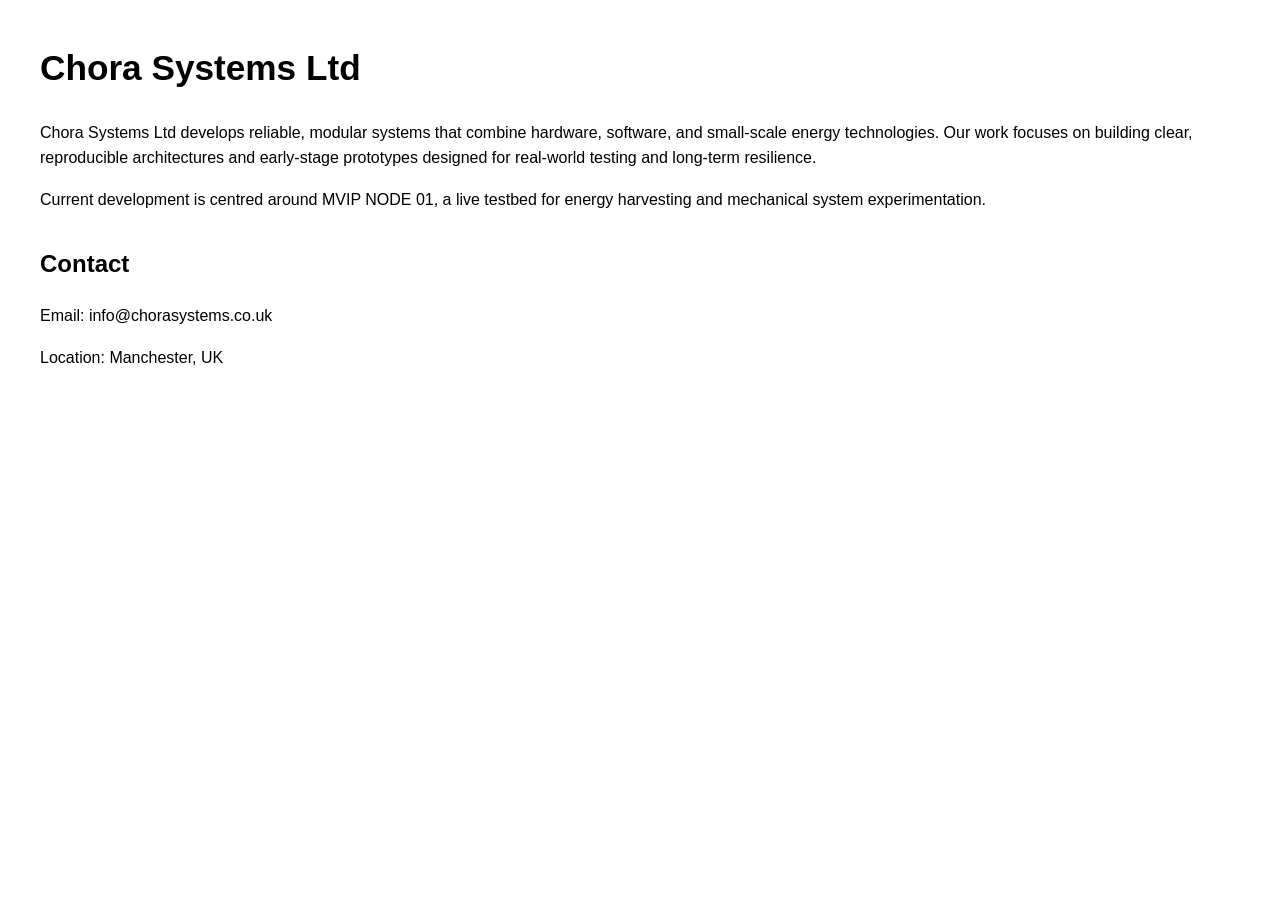
==== index.html @ 954a7766 "Create index.html for Chora Systems Ltd Initial HTML structure for Chora Systems Ltd website." ====
<!DOCTYPE html>
<html lang="en">
<head>
    <meta charset="UTF-8">
    <meta name="viewport" content="width=device-width, initial-scale=1.0">
    <title>Chora Systems Ltd</title>
    <style>
        body { font-family: Arial, sans-serif; margin: 40px; line-height: 1.6; }
        h1 { font-size: 2.2rem; }
        .section { margin-bottom: 2rem; }
    </style>
</head>
<body>
    <h1>Chora Systems Ltd</h1>

    <div class="section">
        <p>Chora Systems Ltd develops reliable, modular systems that combine hardware, software, and small‑scale energy technologies. Our work focuses on building clear, reproducible architectures and early‑stage prototypes designed for real‑world testing and long‑term resilience.</p>
        <p>Current development is centred around MVIP NODE 01, a live testbed for energy harvesting and mechanical system experimentation.</p>
    </div>

    <div class="section">
        <h2>Contact</h2>
        <p>Email: info@chorasystems.co.uk</p>
        <p>Location: Manchester, UK</p>
    </div>
</body>
</html>
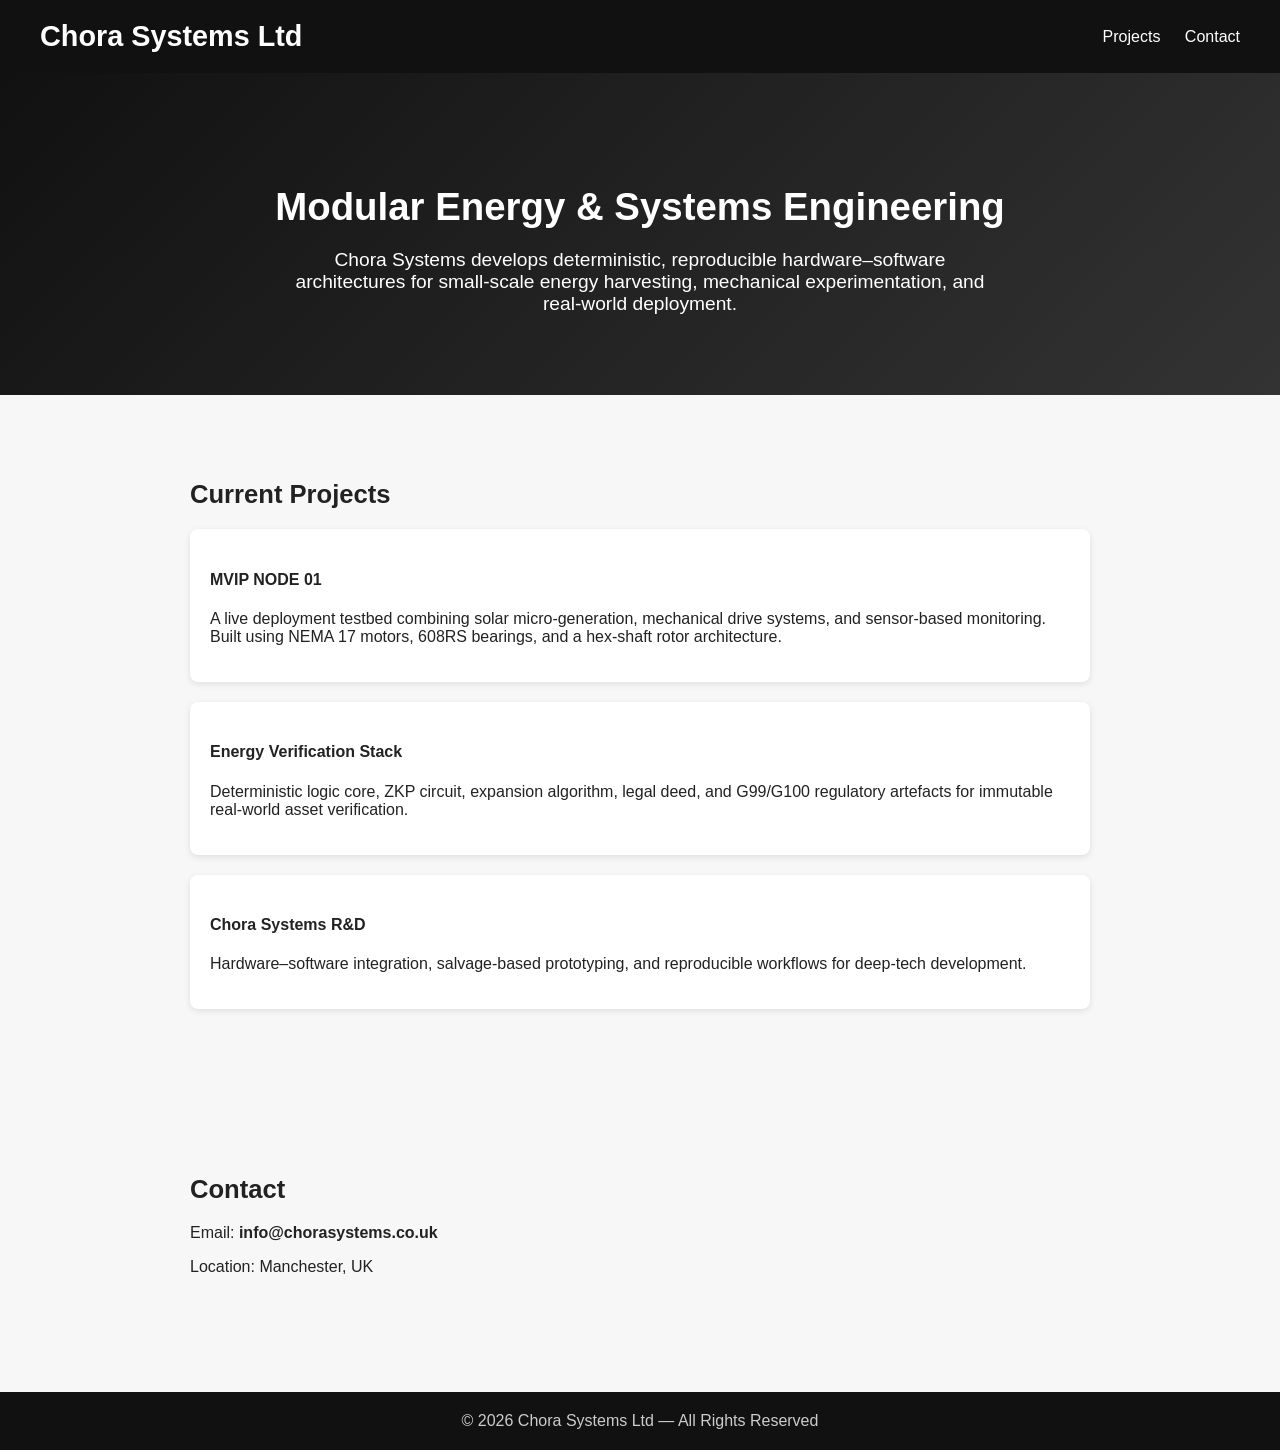
==== commit 08d153d8: "Revamp index.html layout and styling Updated styling and structure of the index.html file to enhance" ====
--- a/index.html
+++ b/index.html
@@ -5,23 +5,123 @@
     <meta name="viewport" content="width=device-width, initial-scale=1.0">
     <title>Chora Systems Ltd</title>
     <style>
-        body { font-family: Arial, sans-serif; margin: 40px; line-height: 1.6; }
-        h1 { font-size: 2.2rem; }
-        .section { margin-bottom: 2rem; }
+        body {
+            margin: 0;
+            font-family: Arial, sans-serif;
+            background: #f7f7f7;
+            color: #222;
+        }
+
+        header {
+            background: #111;
+            color: #fff;
+            padding: 20px 40px;
+            display: flex;
+            justify-content: space-between;
+            align-items: center;
+        }
+
+        header h1 {
+            margin: 0;
+            font-size: 1.8rem;
+        }
+
+        nav a {
+            color: #fff;
+            margin-left: 20px;
+            text-decoration: none;
+            font-size: 1rem;
+        }
+
+        .hero {
+            padding: 80px 40px;
+            background: linear-gradient(135deg, #111, #333);
+            color: #fff;
+            text-align: center;
+        }
+
+        .hero h2 {
+            font-size: 2.4rem;
+            margin-bottom: 20px;
+        }
+
+        .hero p {
+            font-size: 1.2rem;
+            max-width: 700px;
+            margin: auto;
+        }
+
+        .section {
+            padding: 60px 40px;
+            max-width: 900px;
+            margin: auto;
+        }
+
+        .section h3 {
+            font-size: 1.6rem;
+            margin-bottom: 20px;
+        }
+
+        .project-card {
+            background: #fff;
+            padding: 20px;
+            margin-bottom: 20px;
+            border-radius: 8px;
+            box-shadow: 0 2px 6px rgba(0,0,0,0.1);
+        }
+
+        footer {
+            background: #111;
+            color: #ccc;
+            padding: 20px 40px;
+            text-align: center;
+            margin-top: 40px;
+        }
     </style>
 </head>
 <body>
+
+<header>
     <h1>Chora Systems Ltd</h1>
+    <nav>
+        <a href="#projects">Projects</a>
+        <a href="#contact">Contact</a>
+    </nav>
+</header>
 
-    <div class="section">
-        <p>Chora Systems Ltd develops reliable, modular systems that combine hardware, software, and small‑scale energy technologies. Our work focuses on building clear, reproducible architectures and early‑stage prototypes designed for real‑world testing and long‑term resilience.</p>
-        <p>Current development is centred around MVIP NODE 01, a live testbed for energy harvesting and mechanical system experimentation.</p>
+<section class="hero">
+    <h2>Modular Energy & Systems Engineering</h2>
+    <p>Chora Systems develops deterministic, reproducible hardware–software architectures for small‑scale energy harvesting, mechanical experimentation, and real‑world deployment.</p>
+</section>
+
+<section id="projects" class="section">
+    <h3>Current Projects</h3>
+
+    <div class="project-card">
+        <h4>MVIP NODE 01</h4>
+        <p>A live deployment testbed combining solar micro‑generation, mechanical drive systems, and sensor‑based monitoring. Built using NEMA 17 motors, 608RS bearings, and a hex‑shaft rotor architecture.</p>
     </div>
 
-    <div class="section">
-        <h2>Contact</h2>
-        <p>Email: info@chorasystems.co.uk</p>
-        <p>Location: Manchester, UK</p>
+    <div class="project-card">
+        <h4>Energy Verification Stack</h4>
+        <p>Deterministic logic core, ZKP circuit, expansion algorithm, legal deed, and G99/G100 regulatory artefacts for immutable real‑world asset verification.</p>
     </div>
+
+    <div class="project-card">
+        <h4>Chora Systems R&D</h4>
+        <p>Hardware–software integration, salvage‑based prototyping, and reproducible workflows for deep‑tech development.</p>
+    </div>
+</section>
+
+<section id="contact" class="section">
+    <h3>Contact</h3>
+    <p>Email: <strong>info@chorasystems.co.uk</strong></p>
+    <p>Location: Manchester, UK</p>
+</section>
+
+<footer>
+    © 2026 Chora Systems Ltd — All Rights Reserved
+</footer>
+
 </body>
 </html>
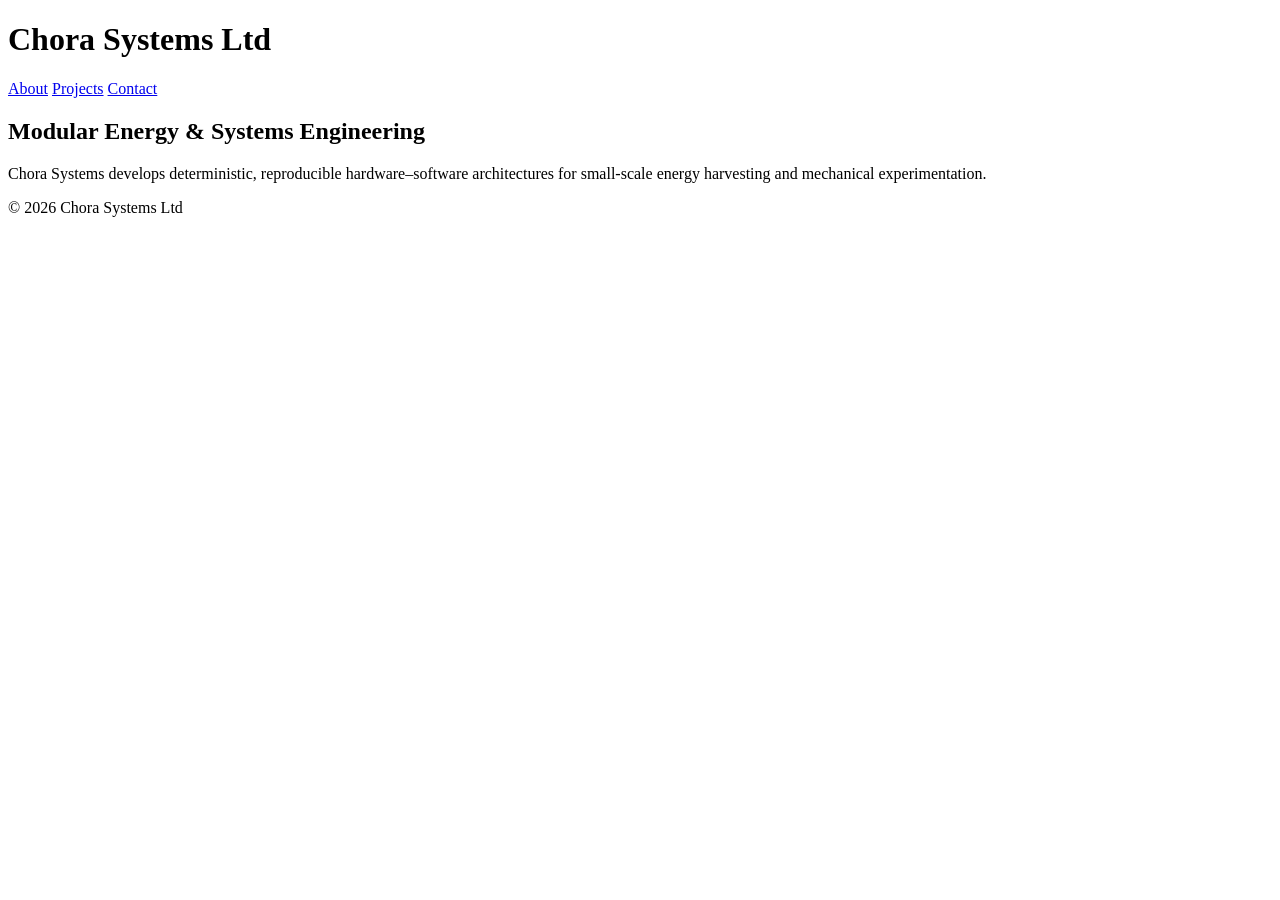
==== commit 625334bd: "Rename bindex.html to index.html" ====
--- a/index.html
+++ b/index.html
@@ -2,126 +2,25 @@
 <html lang="en">
 <head>
     <meta charset="UTF-8">
-    <meta name="viewport" content="width=device-width, initial-scale=1.0">
+    <link rel="stylesheet" href="assets/style.css">
     <title>Chora Systems Ltd</title>
-    <style>
-        body {
-            margin: 0;
-            font-family: Arial, sans-serif;
-            background: #f7f7f7;
-            color: #222;
-        }
-
-        header {
-            background: #111;
-            color: #fff;
-            padding: 20px 40px;
-            display: flex;
-            justify-content: space-between;
-            align-items: center;
-        }
-
-        header h1 {
-            margin: 0;
-            font-size: 1.8rem;
-        }
-
-        nav a {
-            color: #fff;
-            margin-left: 20px;
-            text-decoration: none;
-            font-size: 1rem;
-        }
-
-        .hero {
-            padding: 80px 40px;
-            background: linear-gradient(135deg, #111, #333);
-            color: #fff;
-            text-align: center;
-        }
-
-        .hero h2 {
-            font-size: 2.4rem;
-            margin-bottom: 20px;
-        }
-
-        .hero p {
-            font-size: 1.2rem;
-            max-width: 700px;
-            margin: auto;
-        }
-
-        .section {
-            padding: 60px 40px;
-            max-width: 900px;
-            margin: auto;
-        }
-
-        .section h3 {
-            font-size: 1.6rem;
-            margin-bottom: 20px;
-        }
-
-        .project-card {
-            background: #fff;
-            padding: 20px;
-            margin-bottom: 20px;
-            border-radius: 8px;
-            box-shadow: 0 2px 6px rgba(0,0,0,0.1);
-        }
-
-        footer {
-            background: #111;
-            color: #ccc;
-            padding: 20px 40px;
-            text-align: center;
-            margin-top: 40px;
-        }
-    </style>
 </head>
 <body>
 
 <header>
     <h1>Chora Systems Ltd</h1>
     <nav>
-        <a href="#projects">Projects</a>
-        <a href="#contact">Contact</a>
+        <a href="about.html">About</a>
+        <a href="projects.html">Projects</a>
+        <a href="contact.html">Contact</a>
     </nav>
 </header>
 
-<section class="hero">
+<section class="section">
     <h2>Modular Energy & Systems Engineering</h2>
-    <p>Chora Systems develops deterministic, reproducible hardware–software architectures for small‑scale energy harvesting, mechanical experimentation, and real‑world deployment.</p>
+    <p>Chora Systems develops deterministic, reproducible hardware–software architectures for small‑scale energy harvesting and mechanical experimentation.</p>
 </section>
 
-<section id="projects" class="section">
-    <h3>Current Projects</h3>
-
-    <div class="project-card">
-        <h4>MVIP NODE 01</h4>
-        <p>A live deployment testbed combining solar micro‑generation, mechanical drive systems, and sensor‑based monitoring. Built using NEMA 17 motors, 608RS bearings, and a hex‑shaft rotor architecture.</p>
-    </div>
-
-    <div class="project-card">
-        <h4>Energy Verification Stack</h4>
-        <p>Deterministic logic core, ZKP circuit, expansion algorithm, legal deed, and G99/G100 regulatory artefacts for immutable real‑world asset verification.</p>
-    </div>
-
-    <div class="project-card">
-        <h4>Chora Systems R&D</h4>
-        <p>Hardware–software integration, salvage‑based prototyping, and reproducible workflows for deep‑tech development.</p>
-    </div>
-</section>
-
-<section id="contact" class="section">
-    <h3>Contact</h3>
-    <p>Email: <strong>info@chorasystems.co.uk</strong></p>
-    <p>Location: Manchester, UK</p>
-</section>
-
-<footer>
-    © 2026 Chora Systems Ltd — All Rights Reserved
-</footer>
-
+<footer>© 2026 Chora Systems Ltd</footer>
 </body>
 </html>
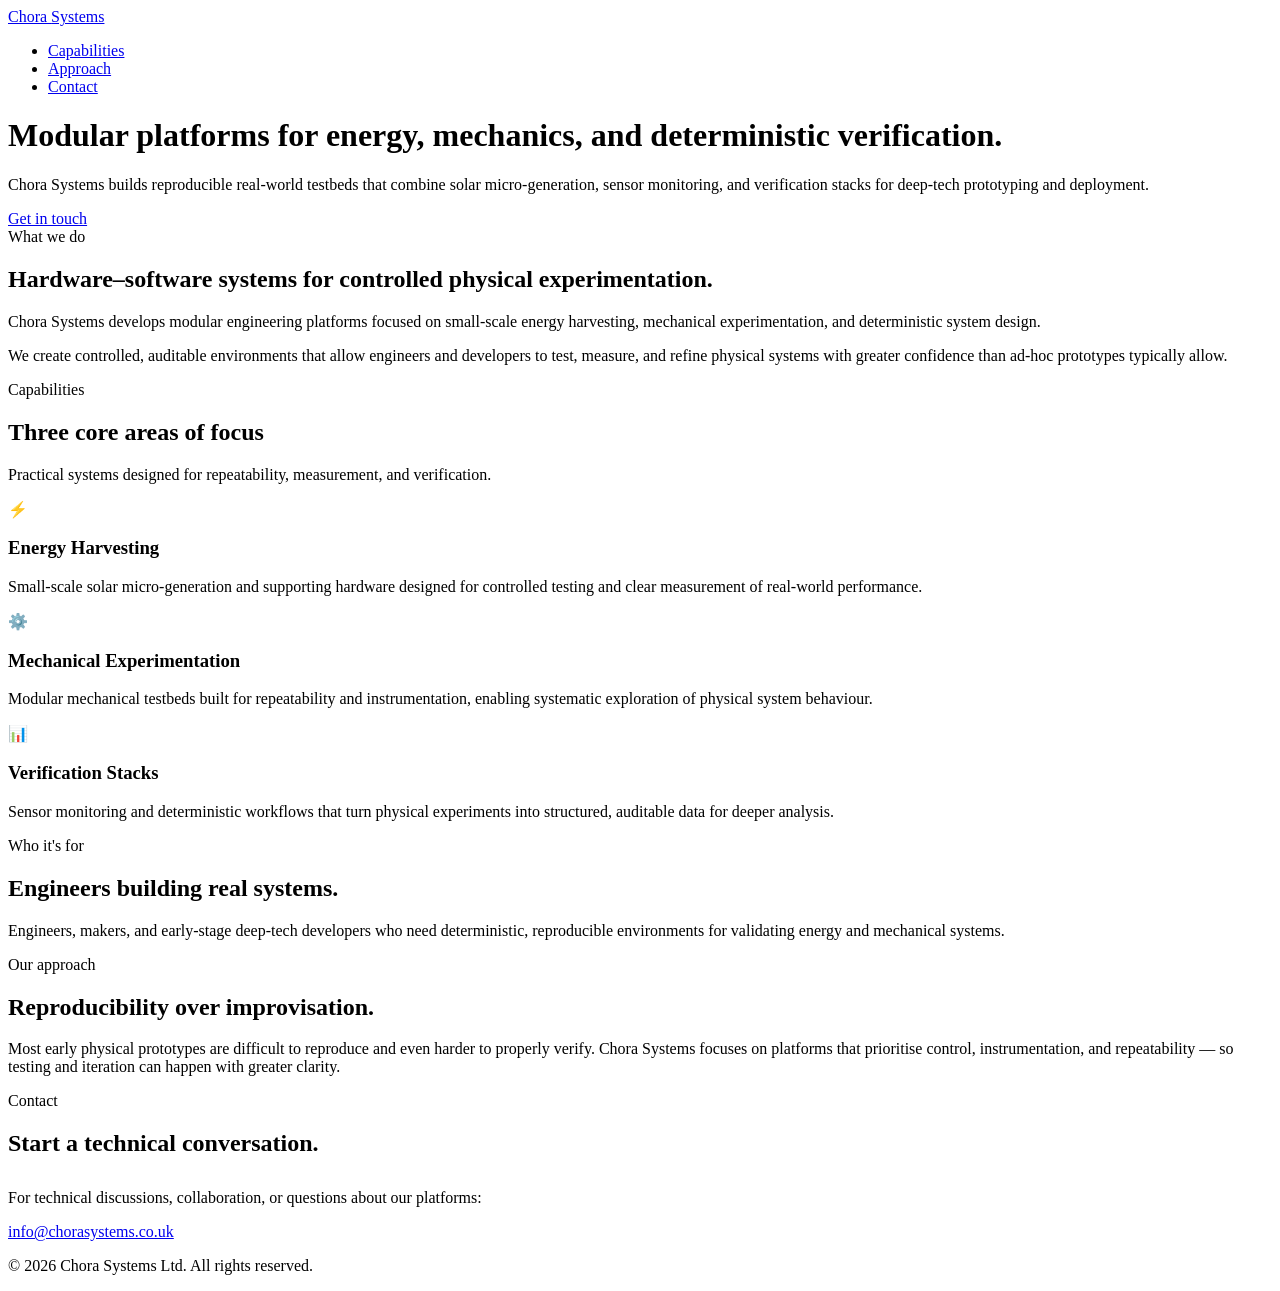
==== commit 68b07398: "Update index.html" ====
--- a/index.html
+++ b/index.html
@@ -1,26 +1,110 @@
 <!DOCTYPE html>
 <html lang="en">
 <head>
-    <meta charset="UTF-8">
-    <link rel="stylesheet" href="assets/style.css">
-    <title>Chora Systems Ltd</title>
+  <meta charset="UTF-8" />
+  <meta name="viewport" content="width=device-width, initial-scale=1.0" />
+  <title>Chora Systems | Modular Hardware–Software Engineering Platforms</title>
+  <meta name="description" content="Chora Systems builds modular hardware–software platforms for small-scale energy harvesting, mechanical experimentation, and deterministic system design." />
+  <meta name="theme-color" content="#0a1628" />
+  <link rel="stylesheet" href="styles.css" />
 </head>
 <body>
 
-<header>
-    <h1>Chora Systems Ltd</h1>
-    <nav>
-        <a href="about.html">About</a>
-        <a href="projects.html">Projects</a>
-        <a href="contact.html">Contact</a>
-    </nav>
-</header>
+  <nav>
+    <div class="container nav-inner">
+      <a href="#" class="logo">Chora <span>Systems</span></a>
+      <ul class="nav-links">
+        <li><a href="#capabilities">Capabilities</a></li>
+        <li><a href="#approach">Approach</a></li>
+        <li><a href="#contact">Contact</a></li>
+      </ul>
+    </div>
+  </nav>
 
-<section class="section">
-    <h2>Modular Energy & Systems Engineering</h2>
-    <p>Chora Systems develops deterministic, reproducible hardware–software architectures for small‑scale energy harvesting and mechanical experimentation.</p>
-</section>
+  <header class="hero">
+    <div class="container">
+      <h1>Modular platforms for energy, mechanics, and deterministic verification.</h1>
+      <p class="subhead">
+        Chora Systems builds reproducible real-world testbeds that combine solar micro-generation, sensor monitoring, and verification stacks for deep-tech prototyping and deployment.
+      </p>
+      <a href="#contact" class="hero-cta">Get in touch</a>
+    </div>
+  </header>
 
-<footer>© 2026 Chora Systems Ltd</footer>
+  <section class="what-we-do" id="about">
+    <div class="container">
+      <div class="section-label">What we do</div>
+      <h2>Hardware–software systems for controlled physical experimentation.</h2>
+      <p>
+        Chora Systems develops modular engineering platforms focused on small-scale energy harvesting, mechanical experimentation, and deterministic system design.
+      </p>
+      <p>
+        We create controlled, auditable environments that allow engineers and developers to test, measure, and refine physical systems with greater confidence than ad-hoc prototypes typically allow.
+      </p>
+    </div>
+  </section>
+
+  <section id="capabilities">
+    <div class="container">
+      <div class="section-label">Capabilities</div>
+      <h2>Three core areas of focus</h2>
+      <p class="lead">Practical systems designed for repeatability, measurement, and verification.</p>
+
+      <div class="capabilities-grid">
+        <div class="card">
+          <div class="card-icon">⚡</div>
+          <h3>Energy Harvesting</h3>
+          <p>Small-scale solar micro-generation and supporting hardware designed for controlled testing and clear measurement of real-world performance.</p>
+        </div>
+        <div class="card">
+          <div class="card-icon">⚙️</div>
+          <h3>Mechanical Experimentation</h3>
+          <p>Modular mechanical testbeds built for repeatability and instrumentation, enabling systematic exploration of physical system behaviour.</p>
+        </div>
+        <div class="card">
+          <div class="card-icon">📊</div>
+          <h3>Verification Stacks</h3>
+          <p>Sensor monitoring and deterministic workflows that turn physical experiments into structured, auditable data for deeper analysis.</p>
+        </div>
+      </div>
+    </div>
+  </section>
+
+  <section class="approach" id="approach">
+    <div class="container two-col">
+      <div>
+        <div class="section-label">Who it's for</div>
+        <h2>Engineers building real systems.</h2>
+        <p class="lead" style="margin-top: 12px;">
+          Engineers, makers, and early-stage deep-tech developers who need deterministic, reproducible environments for validating energy and mechanical systems.
+        </p>
+      </div>
+      <div>
+        <div class="section-label">Our approach</div>
+        <h2>Reproducibility over improvisation.</h2>
+        <p class="lead" style="margin-top: 12px;">
+          Most early physical prototypes are difficult to reproduce and even harder to properly verify. Chora Systems focuses on platforms that prioritise control, instrumentation, and repeatability — so testing and iteration can happen with greater clarity.
+        </p>
+      </div>
+    </div>
+  </section>
+
+  <section id="contact">
+    <div class="container">
+      <div class="section-label">Contact</div>
+      <h2>Start a technical conversation.</h2>
+      <div class="contact-box" style="margin-top: 32px;">
+        <p>For technical discussions, collaboration, or questions about our platforms:</p>
+        <a href="mailto:info@chorasystems.co.uk" class="contact-email">info@chorasystems.co.uk</a>
+      </div>
+    </div>
+  </section>
+
+  <footer>
+    <div class="container">
+      <p>© 2026 Chora Systems Ltd. All rights reserved.</p>
+    </div>
+  </footer>
+
 </body>
-</html>
+</html>
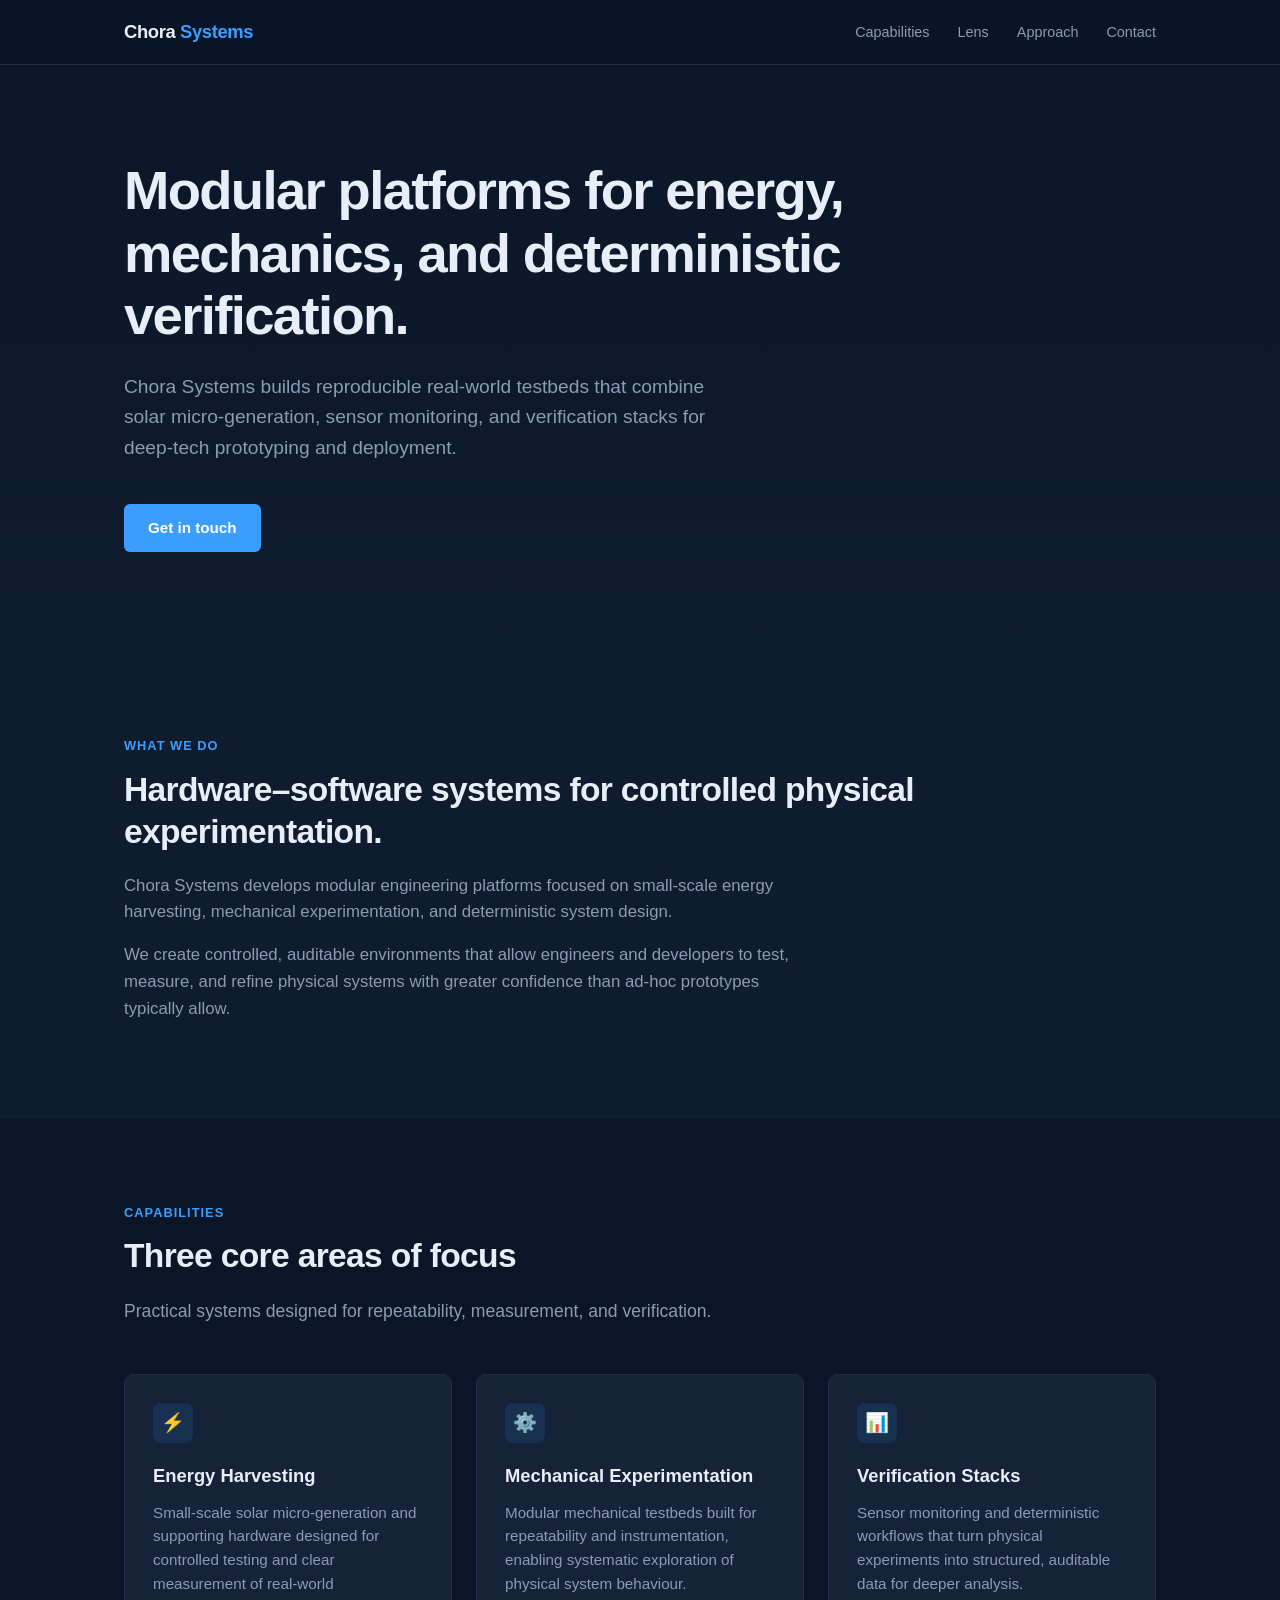
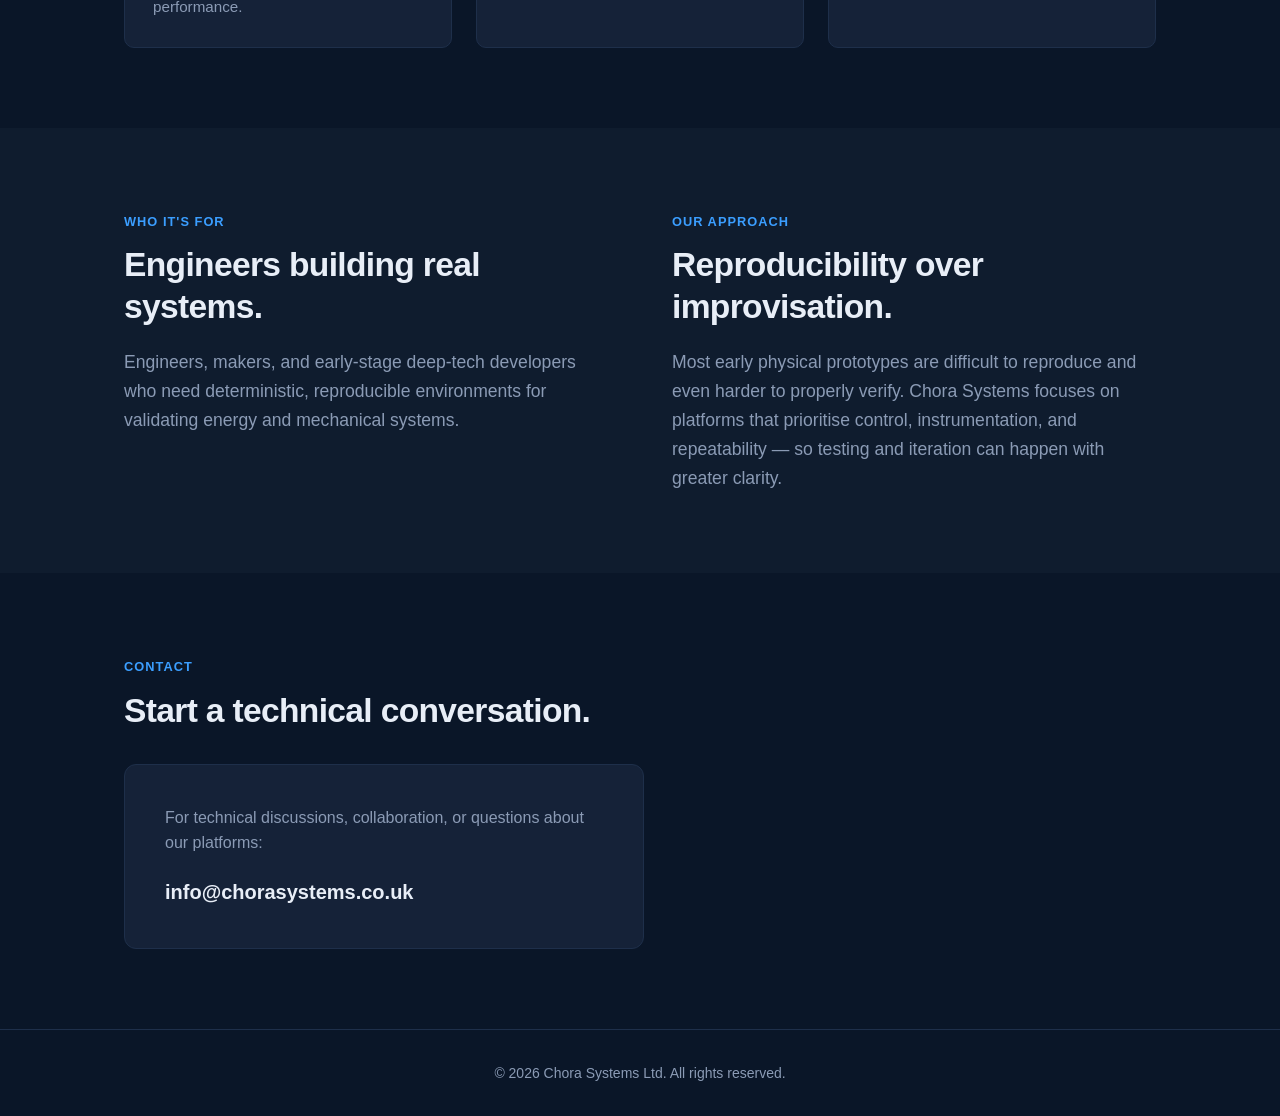
==== commit 000db050: "Update index.html" ====
--- a/index.html
+++ b/index.html
@@ -6,7 +6,7 @@
   <title>Chora Systems | Modular Hardware–Software Engineering Platforms</title>
   <meta name="description" content="Chora Systems builds modular hardware–software platforms for small-scale energy harvesting, mechanical experimentation, and deterministic system design." />
   <meta name="theme-color" content="#0a1628" />
-  <link rel="stylesheet" href="styles.css" />
+  <link rel="stylesheet" href="assets/styles.css" />
 </head>
 <body>
 
@@ -15,6 +15,7 @@
       <a href="#" class="logo">Chora <span>Systems</span></a>
       <ul class="nav-links">
         <li><a href="#capabilities">Capabilities</a></li>
+  <li><a href="lens.html">Lens</a></li>
         <li><a href="#approach">Approach</a></li>
         <li><a href="#contact">Contact</a></li>
       </ul>
--- a/assets/styles.css
+++ b/assets/styles.css
@@ -0,0 +1,282 @@
+:root {
+  --bg: #0a1628;
+  --bg-alt: #0f1c2e;
+  --surface: #152238;
+  --border: #1e2f4a;
+  --text: #e8eef7;
+  --text-muted: #8b9bb5;
+  --accent: #3b9eff;
+  --accent-soft: rgba(59, 158, 255, 0.12);
+}
+
+* {
+  margin: 0;
+  padding: 0;
+  box-sizing: border-box;
+}
+
+html {
+  scroll-behavior: smooth;
+}
+
+body {
+  font-family: -apple-system, BlinkMacSystemFont, "Segoe UI", Roboto, "Helvetica Neue", Arial, sans-serif;
+  background: var(--bg);
+  color: var(--text);
+  line-height: 1.6;
+  font-size: 16px;
+  -webkit-font-smoothing: antialiased;
+}
+
+a {
+  color: var(--accent);
+  text-decoration: none;
+}
+
+a:hover {
+  text-decoration: underline;
+}
+
+.container {
+  width: 100%;
+  max-width: 1080px;
+  margin: 0 auto;
+  padding: 0 24px;
+}
+
+section {
+  padding: 80px 0;
+}
+
+nav {
+  position: fixed;
+  top: 0;
+  left: 0;
+  right: 0;
+  z-index: 100;
+  background: rgba(10, 22, 40, 0.92);
+  backdrop-filter: blur(12px);
+  border-bottom: 1px solid var(--border);
+}
+
+.nav-inner {
+  display: flex;
+  align-items: center;
+  justify-content: space-between;
+  height: 64px;
+}
+
+.logo {
+  font-weight: 600;
+  font-size: 1.15rem;
+  letter-spacing: -0.02em;
+  color: var(--text);
+}
+
+.logo span {
+  color: var(--accent);
+}
+
+.nav-links {
+  display: flex;
+  gap: 28px;
+  list-style: none;
+}
+
+.nav-links a {
+  color: var(--text-muted);
+  font-size: 0.9rem;
+  font-weight: 500;
+  transition: color 0.2s;
+}
+
+.nav-links a:hover {
+  color: var(--text);
+  text-decoration: none;
+}
+
+.hero {
+  padding: 160px 0 100px;
+  background: linear-gradient(180deg, var(--bg) 0%, var(--bg-alt) 100%);
+}
+
+.hero h1 {
+  font-size: clamp(2.2rem, 5vw, 3.4rem);
+  font-weight: 700;
+  line-height: 1.15;
+  letter-spacing: -0.03em;
+  max-width: 720px;
+  margin-bottom: 24px;
+}
+
+.hero .subhead {
+  font-size: 1.2rem;
+  color: var(--text-muted);
+  max-width: 620px;
+  margin-bottom: 40px;
+  line-height: 1.6;
+}
+
+.hero-cta {
+  display: inline-flex;
+  align-items: center;
+  gap: 8px;
+  background: var(--accent);
+  color: #fff;
+  padding: 12px 24px;
+  border-radius: 6px;
+  font-weight: 600;
+  font-size: 0.95rem;
+  transition: background 0.2s, transform 0.15s;
+}
+
+.hero-cta:hover {
+  background: #2b8aef;
+  text-decoration: none;
+  transform: translateY(-1px);
+}
+
+.section-label {
+  display: inline-block;
+  font-size: 0.8rem;
+  font-weight: 600;
+  letter-spacing: 0.08em;
+  text-transform: uppercase;
+  color: var(--accent);
+  margin-bottom: 12px;
+}
+
+h2 {
+  font-size: clamp(1.6rem, 3vw, 2.1rem);
+  font-weight: 650;
+  letter-spacing: -0.02em;
+  margin-bottom: 20px;
+  line-height: 1.25;
+}
+
+.lead {
+  font-size: 1.1rem;
+  color: var(--text-muted);
+  max-width: 640px;
+  line-height: 1.65;
+}
+
+.what-we-do {
+  background: var(--bg-alt);
+}
+
+.what-we-do p {
+  color: var(--text-muted);
+  max-width: 680px;
+  margin-bottom: 16px;
+  font-size: 1.05rem;
+}
+
+.capabilities-grid {
+  display: grid;
+  grid-template-columns: repeat(auto-fit, minmax(280px, 1fr));
+  gap: 24px;
+  margin-top: 48px;
+}
+
+.card {
+  background: var(--surface);
+  border: 1px solid var(--border);
+  border-radius: 10px;
+  padding: 28px;
+  transition: border-color 0.2s;
+}
+
+.card:hover {
+  border-color: #2a4060;
+}
+
+.card-icon {
+  width: 40px;
+  height: 40px;
+  border-radius: 8px;
+  background: var(--accent-soft);
+  display: flex;
+  align-items: center;
+  justify-content: center;
+  margin-bottom: 18px;
+  font-size: 1.2rem;
+}
+
+.card h3 {
+  font-size: 1.15rem;
+  font-weight: 600;
+  margin-bottom: 10px;
+}
+
+.card p {
+  color: var(--text-muted);
+  font-size: 0.95rem;
+  line-height: 1.55;
+}
+
+.two-col {
+  display: grid;
+  grid-template-columns: 1fr 1fr;
+  gap: 64px;
+  align-items: start;
+}
+
+@media (max-width: 768px) {
+  .two-col {
+    grid-template-columns: 1fr;
+    gap: 48px;
+  }
+
+  .nav-links {
+    display: none;
+  }
+
+  section {
+    padding: 60px 0;
+  }
+
+  .hero {
+    padding: 120px 0 70px;
+  }
+}
+
+.approach {
+  background: var(--bg-alt);
+}
+
+.contact-box {
+  background: var(--surface);
+  border: 1px solid var(--border);
+  border-radius: 12px;
+  padding: 40px;
+  max-width: 520px;
+}
+
+.contact-box p {
+  color: var(--text-muted);
+  margin-bottom: 20px;
+}
+
+.contact-email {
+  font-size: 1.25rem;
+  font-weight: 600;
+  color: var(--text);
+}
+
+.contact-email:hover {
+  color: var(--accent);
+  text-decoration: none;
+}
+
+footer {
+  border-top: 1px solid var(--border);
+  padding: 32px 0;
+  text-align: center;
+  color: var(--text-muted);
+  font-size: 0.875rem;
+}
+
+footer a {
+  color: var(--text-muted);
+}
